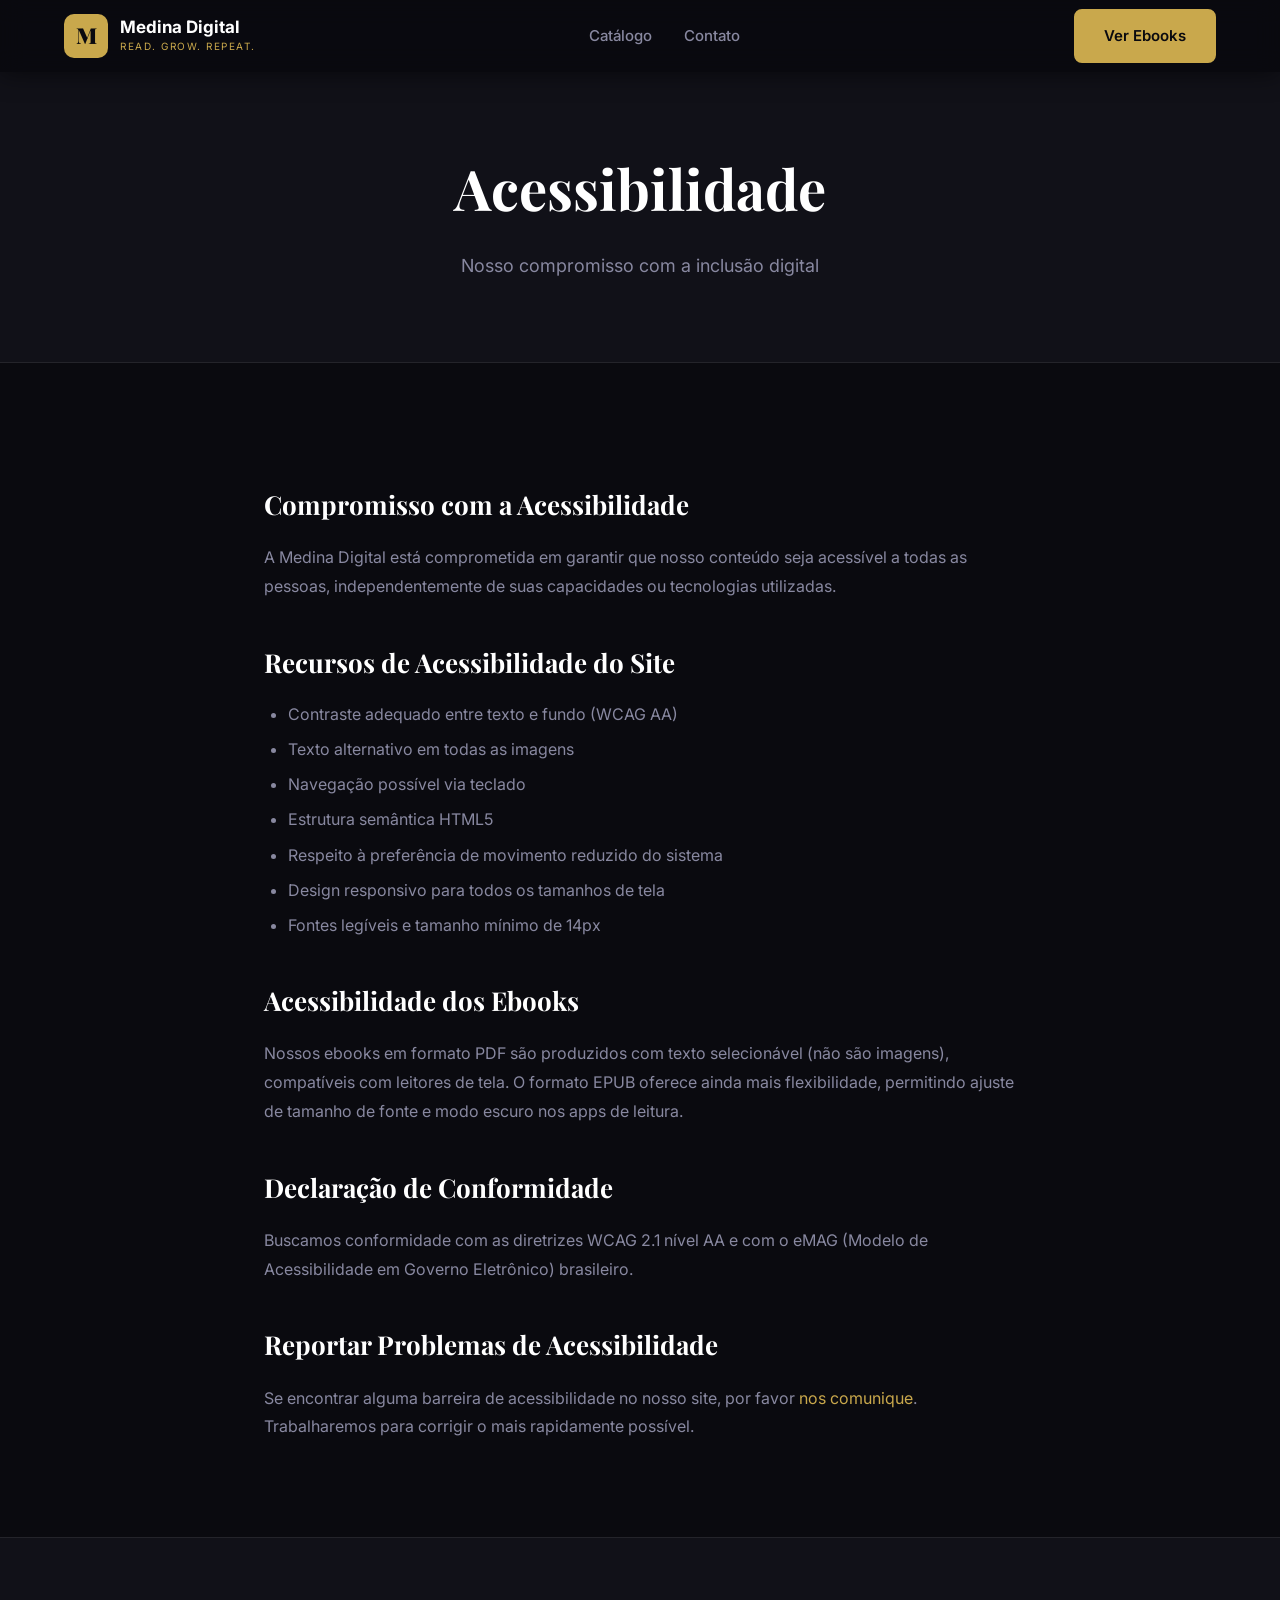
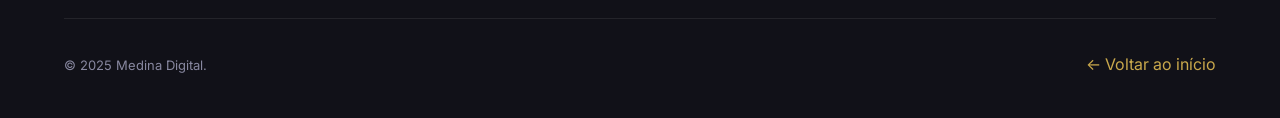
==== pages/acessibilidade.html @ b393a4ae "feat: primeira versão - 3 produtos reais, Web3Forms, ajustes institucionais" ====
<!DOCTYPE html>
<html lang="pt-BR">
<head>
  <meta charset="UTF-8"><meta name="viewport" content="width=device-width, initial-scale=1.0">
  <title>Acessibilidade — Medina Digital</title>
  <link rel="stylesheet" href="../css/style.css">
  <link href="https://fonts.googleapis.com/css2?family=Playfair+Display:wght@700;900&family=Inter:wght@300;400;500;600&display=swap" rel="stylesheet">
</head>
<body>
<header class="header scrolled"><nav class="nav container"><a href="../index.html" class="logo"><span class="logo-icon">M</span><div><span class="logo-name">Medina Digital</span><span class="logo-tagline">Read. Grow. Repeat.</span></div></a><ul class="nav-links"><li><a href="../index.html#catalogo">Catálogo</a></li><li><a href="contato.html">Contato</a></li></ul><div class="nav-actions"><a href="../index.html#catalogo" class="btn-primary">Ver Ebooks</a></div></nav></header>
<section class="page-hero"><div class="container"><h1>Acessibilidade</h1><p>Nosso compromisso com a inclusão digital</p></div></section>
<div class="page-content">
  <h2>Compromisso com a Acessibilidade</h2>
  <p>A Medina Digital está comprometida em garantir que nosso conteúdo seja acessível a todas as pessoas, independentemente de suas capacidades ou tecnologias utilizadas.</p>
  <h2>Recursos de Acessibilidade do Site</h2>
  <ul>
    <li>Contraste adequado entre texto e fundo (WCAG AA)</li>
    <li>Texto alternativo em todas as imagens</li>
    <li>Navegação possível via teclado</li>
    <li>Estrutura semântica HTML5</li>
    <li>Respeito à preferência de movimento reduzido do sistema</li>
    <li>Design responsivo para todos os tamanhos de tela</li>
    <li>Fontes legíveis e tamanho mínimo de 14px</li>
  </ul>
  <h2>Acessibilidade dos Ebooks</h2>
  <p>Nossos ebooks em formato PDF são produzidos com texto selecionável (não são imagens), compatíveis com leitores de tela. O formato EPUB oferece ainda mais flexibilidade, permitindo ajuste de tamanho de fonte e modo escuro nos apps de leitura.</p>
  <h2>Declaração de Conformidade</h2>
  <p>Buscamos conformidade com as diretrizes WCAG 2.1 nível AA e com o eMAG (Modelo de Acessibilidade em Governo Eletrônico) brasileiro.</p>
  <h2>Reportar Problemas de Acessibilidade</h2>
  <p>Se encontrar alguma barreira de acessibilidade no nosso site, por favor <a href="contato.html">nos comunique</a>. Trabalharemos para corrigir o mais rapidamente possível.</p>
</div>
<footer class="footer"><div class="container"><div class="footer-bottom"><p>© 2025 Medina Digital.</p><a href="../index.html" style="color:var(--color-gold)">← Voltar ao início</a></div></div></footer>
</body>
</html>
---- css/style.css ----
/* =============================================
   MEDINA DIGITAL — CSS COMPLETO
   Para editar: procure os comentários /* EDITAR
   ============================================= */

/* EDITAR: Cores principais da marca */
:root {
  --color-bg: #0a0a0f;
  --color-bg2: #111118;
  --color-bg3: #16161f;
  --color-surface: #1c1c28;
  --color-border: rgba(255,255,255,0.08);
  --color-gold: #c9a84c;
  --color-gold-light: #e4c76b;
  --color-white: #ffffff;
  --color-text: #e8e8f0;
  --color-text-muted: #8888a0;
  --color-primary: #c9a84c;
  --color-primary-hover: #e4c76b;
  --color-danger: #ef4444;
  --color-success: #22c55e;
  --font-display: 'Playfair Display', Georgia, serif;
  --font-body: 'Inter', system-ui, sans-serif;
  --radius: 12px;
  --radius-sm: 8px;
  --radius-lg: 20px;
  --transition: 0.3s ease;
  --shadow: 0 4px 24px rgba(0,0,0,0.4);
  --shadow-lg: 0 8px 48px rgba(0,0,0,0.6);
  --max-width: 1200px;
}

*, *::before, *::after { box-sizing: border-box; margin: 0; padding: 0; }

html { scroll-behavior: smooth; }

body {
  background: var(--color-bg);
  color: var(--color-text);
  font-family: var(--font-body);
  font-size: 16px;
  line-height: 1.7;
  overflow-x: hidden;
}

img { max-width: 100%; display: block; }
a { text-decoration: none; color: inherit; transition: var(--transition); }
button { cursor: pointer; font-family: var(--font-body); border: none; background: none; }
input, textarea, select { font-family: var(--font-body); }

.container {
  max-width: var(--max-width);
  margin: 0 auto;
  padding: 0 24px;
}

/* =============================================
   BOTÕES
   ============================================= */
.btn-primary {
  background: var(--color-gold);
  color: #0a0a0f;
  padding: 12px 28px;
  border-radius: var(--radius-sm);
  font-weight: 600;
  font-size: 15px;
  display: inline-block;
  transition: var(--transition);
  border: 2px solid var(--color-gold);
}
.btn-primary:hover { background: var(--color-gold-light); border-color: var(--color-gold-light); transform: translateY(-2px); }
.btn-primary.btn-lg { padding: 16px 40px; font-size: 17px; border-radius: var(--radius); }

.btn-ghost {
  background: transparent;
  color: var(--color-white);
  padding: 12px 28px;
  border-radius: var(--radius-sm);
  font-weight: 500;
  border: 2px solid rgba(255,255,255,0.3);
  display: inline-block;
  transition: var(--transition);
}
.btn-ghost:hover { border-color: var(--color-gold); color: var(--color-gold); }
.btn-ghost.btn-lg { padding: 16px 40px; font-size: 17px; border-radius: var(--radius); }

.btn-outline {
  background: transparent;
  color: var(--color-gold);
  padding: 14px 40px;
  border-radius: var(--radius);
  font-weight: 600;
  border: 2px solid var(--color-gold);
  transition: var(--transition);
}
.btn-outline:hover { background: var(--color-gold); color: #0a0a0f; }

/* =============================================
   HEADER / NAV
   ============================================= */
.header {
  position: fixed;
  top: 0; left: 0; right: 0;
  z-index: 1000;
  background: transparent;
  transition: background var(--transition), box-shadow var(--transition);
  padding: 0;
}
.header.scrolled {
  background: rgba(10,10,15,0.96);
  backdrop-filter: blur(12px);
  box-shadow: 0 2px 24px rgba(0,0,0,0.5);
}
.nav {
  display: flex;
  align-items: center;
  justify-content: space-between;
  height: 72px;
  gap: 32px;
}
.logo {
  display: flex;
  align-items: center;
  gap: 12px;
  flex-shrink: 0;
}
.logo-icon {
  width: 44px; height: 44px;
  background: var(--color-gold);
  color: #0a0a0f;
  border-radius: 10px;
  display: flex; align-items: center; justify-content: center;
  font-family: var(--font-display);
  font-size: 22px;
  font-weight: 900;
}
.logo-name { display: block; font-weight: 700; font-size: 17px; color: var(--color-white); line-height: 1.2; }
.logo-tagline { display: block; font-size: 10px; color: var(--color-gold); letter-spacing: 1.5px; text-transform: uppercase; }

.nav-links {
  display: flex;
  list-style: none;
  gap: 32px;
}
.nav-links a {
  font-size: 15px;
  color: var(--color-text-muted);
  font-weight: 500;
}
.nav-links a:hover { color: var(--color-white); }

.nav-actions { display: flex; align-items: center; gap: 16px; }
.menu-toggle { display: none; color: white; font-size: 22px; background: none; }

.mobile-menu {
  display: none;
  flex-direction: column;
  background: rgba(10,10,15,0.98);
  padding: 24px;
  gap: 16px;
  border-top: 1px solid var(--color-border);
}
.mobile-menu.open { display: flex; }
.mobile-menu a { font-size: 18px; color: var(--color-text); padding: 8px 0; border-bottom: 1px solid var(--color-border); }

/* =============================================
   HERO
   ============================================= */
.hero {
  position: relative;
  min-height: 100vh;
  display: flex;
  align-items: center;
  overflow: hidden;
}
.hero-bg {
  position: absolute;
  inset: 0;
}
.hero-img {
  width: 100%; height: 100%;
  object-fit: cover;
  object-position: center top;
}
.hero-overlay {
  position: absolute;
  inset: 0;
  background: linear-gradient(135deg, rgba(10,10,15,0.92) 0%, rgba(10,10,15,0.7) 60%, rgba(10,10,15,0.4) 100%);
}
.hero-content {
  position: relative;
  z-index: 2;
  padding-top: 100px;
  max-width: 720px;
}
.hero-eyebrow {
  font-size: 13px;
  letter-spacing: 3px;
  text-transform: uppercase;
  color: var(--color-gold);
  font-weight: 600;
  margin-bottom: 20px;
}
.hero-title {
  font-family: var(--font-display);
  font-size: clamp(42px, 6vw, 78px);
  font-weight: 900;
  line-height: 1.1;
  color: var(--color-white);
  margin-bottom: 24px;
}
.hero-accent { color: var(--color-gold); }
.hero-subtitle {
  font-size: 19px;
  color: var(--color-text-muted);
  margin-bottom: 40px;
  max-width: 560px;
  line-height: 1.7;
}
.hero-actions { display: flex; gap: 16px; flex-wrap: wrap; margin-bottom: 60px; }

.hero-stats { display: flex; align-items: center; gap: 32px; }
.stat { text-align: center; }
.stat-num { display: block; font-family: var(--font-display); font-size: 32px; font-weight: 700; color: var(--color-gold); }
.stat-label { font-size: 12px; color: var(--color-text-muted); text-transform: uppercase; letter-spacing: 1px; }
.stat-divider { width: 1px; height: 40px; background: var(--color-border); }

.hero-scroll {
  position: absolute;
  bottom: 40px;
  left: 50%;
  transform: translateX(-50%);
  text-align: center;
  color: var(--color-text-muted);
  font-size: 12px;
  letter-spacing: 2px;
  text-transform: uppercase;
  z-index: 2;
}
.scroll-arrow { font-size: 20px; margin-top: 8px; animation: bounce 2s infinite; }
@keyframes bounce { 0%,100%{transform:translateY(0)} 50%{transform:translateY(8px)} }

/* =============================================
   SEÇÕES
   ============================================= */
.section { padding: 100px 0; }
.section-dark { background: var(--color-bg2); }

.section-header { text-align: center; margin-bottom: 60px; }
.section-eyebrow {
  font-size: 12px;
  letter-spacing: 3px;
  text-transform: uppercase;
  color: var(--color-gold);
  font-weight: 600;
  margin-bottom: 12px;
}
.section-title {
  font-family: var(--font-display);
  font-size: clamp(28px, 4vw, 44px);
  font-weight: 700;
  color: var(--color-white);
}

/* =============================================
   CATEGORIAS
   ============================================= */
.categories-grid {
  display: grid;
  grid-template-columns: repeat(auto-fill, minmax(180px, 1fr));
  gap: 16px;
}
.category-card {
  background: var(--color-surface);
  border: 1px solid var(--color-border);
  border-radius: var(--radius);
  padding: 28px 20px;
  text-align: center;
  cursor: pointer;
  transition: var(--transition);
}
.category-card:hover { border-color: var(--color-gold); transform: translateY(-4px); background: var(--color-bg3); }
.category-card.active { border-color: var(--color-gold); background: rgba(201,168,76,0.1); }
.category-icon { font-size: 36px; margin-bottom: 12px; }
.category-name { font-weight: 600; color: var(--color-white); font-size: 14px; }
.category-count { font-size: 12px; color: var(--color-text-muted); margin-top: 4px; }

/* =============================================
   FILTROS
   ============================================= */
.filters {
  display: flex;
  gap: 10px;
  flex-wrap: wrap;
  margin-bottom: 40px;
  justify-content: center;
}
.filter-btn {
  padding: 8px 20px;
  border-radius: 100px;
  font-size: 14px;
  font-weight: 500;
  color: var(--color-text-muted);
  border: 1px solid var(--color-border);
  background: transparent;
  transition: var(--transition);
}
.filter-btn:hover, .filter-btn.active {
  background: var(--color-gold);
  color: #0a0a0f;
  border-color: var(--color-gold);
}

/* =============================================
   PRODUTOS
   ============================================= */
.products-grid {
  display: grid;
  grid-template-columns: repeat(auto-fill, minmax(280px, 1fr));
  gap: 28px;
  margin-bottom: 48px;
}
.product-card {
  background: var(--color-surface);
  border: 1px solid var(--color-border);
  border-radius: var(--radius-lg);
  overflow: hidden;
  transition: var(--transition);
  position: relative;
}
.product-card:hover { transform: translateY(-6px); box-shadow: var(--shadow-lg); border-color: rgba(201,168,76,0.3); }

.product-badge {
  position: absolute;
  top: 16px; left: 16px;
  background: var(--color-gold);
  color: #0a0a0f;
  font-size: 11px;
  font-weight: 700;
  padding: 4px 10px;
  border-radius: 100px;
  text-transform: uppercase;
  letter-spacing: 0.5px;
  z-index: 2;
}
.product-badge.badge-new { background: var(--color-success); color: white; }
.product-badge.badge-sale { background: var(--color-danger); color: white; }

.product-cover {
  position: relative;
  height: 220px;
  overflow: hidden;
}
.product-cover img { width: 100%; height: 100%; object-fit: cover; transition: transform 0.5s ease; }
.product-card:hover .product-cover img { transform: scale(1.05); }

/* Ebook 3D mockup para quando não há imagem */
.ebook-mockup {
  width: 100%; height: 220px;
  display: flex;
  align-items: center;
  justify-content: center;
  font-size: 80px;
}

.product-info { padding: 20px; }
.product-category {
  font-size: 11px;
  text-transform: uppercase;
  letter-spacing: 2px;
  color: var(--color-gold);
  font-weight: 600;
  margin-bottom: 8px;
}
.product-title {
  font-family: var(--font-display);
  font-size: 18px;
  font-weight: 700;
  color: var(--color-white);
  margin-bottom: 8px;
  line-height: 1.3;
}
.product-desc {
  font-size: 13px;
  color: var(--color-text-muted);
  margin-bottom: 16px;
  line-height: 1.6;
  display: -webkit-box;
  -webkit-line-clamp: 2;
  -webkit-box-orient: vertical;
  overflow: hidden;
}
.product-meta { display: flex; align-items: center; justify-content: space-between; }
.product-price { display: flex; flex-direction: column; }
.price-original { font-size: 12px; color: var(--color-text-muted); text-decoration: line-through; }
.price-current { font-size: 22px; font-weight: 700; color: var(--color-gold); font-family: var(--font-display); }
.product-rating { display: flex; align-items: center; gap: 4px; font-size: 13px; color: var(--color-gold); }

.product-actions {
  padding: 0 20px 20px;
  display: flex;
  gap: 10px;
}
.product-actions .btn-primary { flex: 1; text-align: center; padding: 12px; font-size: 14px; }
.btn-detail {
  padding: 12px 16px;
  border: 1px solid var(--color-border);
  border-radius: var(--radius-sm);
  color: var(--color-text-muted);
  font-size: 14px;
  transition: var(--transition);
  background: transparent;
}
.btn-detail:hover { border-color: var(--color-gold); color: var(--color-gold); }

.load-more-wrap { text-align: center; }

/* =============================================
   DEPOIMENTOS
   ============================================= */
.testimonials-grid {
  display: grid;
  grid-template-columns: repeat(auto-fill, minmax(300px, 1fr));
  gap: 24px;
}
.testimonial-card {
  background: var(--color-surface);
  border: 1px solid var(--color-border);
  border-radius: var(--radius-lg);
  padding: 32px;
  transition: var(--transition);
}
.testimonial-card:hover { border-color: rgba(201,168,76,0.3); transform: translateY(-4px); }
.testimonial-featured {
  border-color: rgba(201,168,76,0.4);
  background: rgba(201,168,76,0.05);
}
.stars { color: var(--color-gold); font-size: 18px; margin-bottom: 16px; }
.testimonial-card p { color: var(--color-text-muted); font-style: italic; margin-bottom: 24px; line-height: 1.7; }
.testimonial-author { display: flex; align-items: center; gap: 12px; }
.testimonial-author img { width: 48px; height: 48px; border-radius: 50%; object-fit: cover; border: 2px solid var(--color-gold); }
.testimonial-author strong { display: block; color: var(--color-white); font-size: 15px; }
.testimonial-author span { font-size: 12px; color: var(--color-text-muted); }

/* =============================================
   CTA BANNER
   ============================================= */
.cta-banner {
  background: linear-gradient(135deg, var(--color-bg3) 0%, rgba(201,168,76,0.1) 100%);
  border-top: 1px solid rgba(201,168,76,0.2);
  border-bottom: 1px solid rgba(201,168,76,0.2);
  padding: 80px 0;
  text-align: center;
}
.cta-banner h2 {
  font-family: var(--font-display);
  font-size: clamp(28px, 4vw, 44px);
  color: var(--color-white);
  margin-bottom: 16px;
}
.cta-banner p { color: var(--color-text-muted); font-size: 18px; margin-bottom: 40px; }

/* =============================================
   NEWSLETTER
   ============================================= */
.newsletter-section { background: var(--color-bg); }
.newsletter-box {
  background: var(--color-surface);
  border: 1px solid var(--color-border);
  border-radius: var(--radius-lg);
  padding: 48px;
  display: flex;
  align-items: center;
  justify-content: space-between;
  gap: 40px;
  flex-wrap: wrap;
}
.newsletter-text h3 {
  font-family: var(--font-display);
  font-size: 26px;
  color: var(--color-white);
  margin-bottom: 8px;
}
.newsletter-text p { color: var(--color-text-muted); }
.newsletter-form { display: flex; gap: 12px; flex: 1; min-width: 280px; }
.newsletter-form input {
  flex: 1;
  padding: 14px 20px;
  background: var(--color-bg);
  border: 1px solid var(--color-border);
  border-radius: var(--radius-sm);
  color: var(--color-white);
  font-size: 15px;
  outline: none;
  transition: var(--transition);
}
.newsletter-form input:focus { border-color: var(--color-gold); }
.newsletter-form input::placeholder { color: var(--color-text-muted); }

/* =============================================
   FOOTER
   ============================================= */
.footer {
  background: var(--color-bg2);
  border-top: 1px solid var(--color-border);
  padding: 80px 0 40px;
}
.footer-grid {
  display: grid;
  grid-template-columns: 2fr 1fr 1fr 1fr;
  gap: 48px;
  margin-bottom: 60px;
}
.footer-brand .logo { margin-bottom: 16px; }
.footer-brand p { color: var(--color-text-muted); font-size: 14px; line-height: 1.7; margin-bottom: 24px; }
.social-links { display: flex; gap: 12px; }
.social-links a {
  width: 40px; height: 40px;
  background: var(--color-surface);
  border: 1px solid var(--color-border);
  border-radius: 10px;
  display: flex; align-items: center; justify-content: center;
  font-size: 18px;
  transition: var(--transition);
}
.social-links a:hover { border-color: var(--color-gold); background: rgba(201,168,76,0.1); }

.footer-col h4 {
  font-size: 14px;
  font-weight: 700;
  color: var(--color-white);
  text-transform: uppercase;
  letter-spacing: 1px;
  margin-bottom: 20px;
}
.footer-col a {
  display: block;
  color: var(--color-text-muted);
  font-size: 14px;
  margin-bottom: 10px;
  transition: var(--transition);
}
.footer-col a:hover { color: var(--color-gold); padding-left: 4px; }

.footer-bottom {
  border-top: 1px solid var(--color-border);
  padding-top: 32px;
  display: flex;
  justify-content: space-between;
  align-items: center;
  flex-wrap: wrap;
  gap: 16px;
}
.footer-bottom p { font-size: 13px; color: var(--color-text-muted); }

/* =============================================
   COOKIE BANNER
   ============================================= */
.cookie-banner {
  position: fixed;
  bottom: 0; left: 0; right: 0;
  background: var(--color-surface);
  border-top: 1px solid rgba(201,168,76,0.3);
  padding: 20px 24px;
  z-index: 9999;
  display: none;
  backdrop-filter: blur(10px);
}
.cookie-banner.show { display: block; }
.cookie-content {
  max-width: var(--max-width);
  margin: 0 auto;
  display: flex;
  align-items: center;
  justify-content: space-between;
  gap: 24px;
  flex-wrap: wrap;
}
.cookie-content span { font-size: 14px; color: var(--color-text-muted); }
.cookie-content a { color: var(--color-gold); }
.cookie-buttons { display: flex; gap: 10px; }
.btn-cookie-accept { background: var(--color-gold); color: #0a0a0f; padding: 10px 24px; border-radius: var(--radius-sm); font-weight: 600; font-size: 14px; }
.btn-cookie-reject { background: transparent; color: var(--color-text-muted); padding: 10px 24px; border-radius: var(--radius-sm); font-size: 14px; border: 1px solid var(--color-border); }

/* =============================================
   EXIT POPUP
   ============================================= */
.popup-overlay {
  position: fixed;
  inset: 0;
  background: rgba(0,0,0,0.8);
  z-index: 10000;
  display: none;
  align-items: center;
  justify-content: center;
  backdrop-filter: blur(4px);
}
.popup-overlay.show { display: flex; }
.popup {
  background: var(--color-surface);
  border: 1px solid rgba(201,168,76,0.3);
  border-radius: var(--radius-lg);
  max-width: 440px;
  width: 90%;
  padding: 40px;
  text-align: center;
  position: relative;
  animation: popIn 0.4s ease;
}
@keyframes popIn { from{transform:scale(0.8);opacity:0} to{transform:scale(1);opacity:1} }
.popup-close {
  position: absolute;
  top: 16px; right: 20px;
  color: var(--color-text-muted);
  font-size: 20px;
  background: none;
  border: none;
  cursor: pointer;
}
.popup-img { margin-bottom: 20px; border-radius: var(--radius); overflow: hidden; }
.popup-img img { width: 100%; height: 150px; object-fit: cover; }
.popup h3 { font-family: var(--font-display); font-size: 24px; color: var(--color-white); margin-bottom: 12px; }
.popup p { color: var(--color-text-muted); margin-bottom: 20px; font-size: 15px; }
.coupon-box {
  background: rgba(201,168,76,0.1);
  border: 2px dashed var(--color-gold);
  border-radius: var(--radius-sm);
  padding: 16px;
  font-size: 24px;
  font-weight: 700;
  color: var(--color-gold);
  letter-spacing: 4px;
  margin-bottom: 24px;
}
.popup .btn-primary { width: 100%; text-align: center; margin-bottom: 12px; }
.popup-skip { background: none; border: none; color: var(--color-text-muted); font-size: 13px; cursor: pointer; text-decoration: underline; }

/* =============================================
   PÁGINA INTERNA (pages/)
   ============================================= */
.page-hero {
  padding: 140px 0 80px;
  background: var(--color-bg2);
  border-bottom: 1px solid var(--color-border);
  text-align: center;
}
.page-hero h1 {
  font-family: var(--font-display);
  font-size: clamp(32px, 5vw, 56px);
  color: var(--color-white);
  margin-bottom: 16px;
}
.page-hero p { color: var(--color-text-muted); font-size: 18px; }

.page-content {
  max-width: 800px;
  margin: 0 auto;
  padding: 80px 24px;
}
.page-content h2 {
  font-family: var(--font-display);
  font-size: 26px;
  color: var(--color-white);
  margin: 40px 0 16px;
}
.page-content p {
  color: var(--color-text-muted);
  margin-bottom: 16px;
  line-height: 1.8;
}
.page-content ul {
  color: var(--color-text-muted);
  padding-left: 24px;
  margin-bottom: 16px;
}
.page-content ul li { margin-bottom: 8px; line-height: 1.7; }
.page-content a { color: var(--color-gold); }

/* =============================================
   CONTATO
   ============================================= */
.contact-grid {
  display: grid;
  grid-template-columns: 1fr 1fr;
  gap: 60px;
  align-items: start;
}
.contact-info h2 { font-family: var(--font-display); font-size: 32px; color: var(--color-white); margin-bottom: 20px; }
.contact-info p { color: var(--color-text-muted); margin-bottom: 32px; }
.contact-item { display: flex; align-items: flex-start; gap: 16px; margin-bottom: 24px; }
.contact-icon {
  width: 48px; height: 48px;
  background: rgba(201,168,76,0.1);
  border: 1px solid rgba(201,168,76,0.3);
  border-radius: var(--radius-sm);
  display: flex; align-items: center; justify-content: center;
  font-size: 22px;
  flex-shrink: 0;
}
.contact-item strong { display: block; color: var(--color-white); margin-bottom: 4px; }
.contact-item span { color: var(--color-text-muted); font-size: 14px; }

.contact-form { background: var(--color-surface); border: 1px solid var(--color-border); border-radius: var(--radius-lg); padding: 40px; }
.form-group { margin-bottom: 20px; }
.form-group label { display: block; font-size: 14px; font-weight: 500; color: var(--color-text); margin-bottom: 8px; }
.form-group input,
.form-group select,
.form-group textarea {
  width: 100%;
  padding: 14px 16px;
  background: var(--color-bg);
  border: 1px solid var(--color-border);
  border-radius: var(--radius-sm);
  color: var(--color-white);
  font-size: 15px;
  outline: none;
  transition: var(--transition);
}
.form-group input:focus,
.form-group select:focus,
.form-group textarea:focus { border-color: var(--color-gold); }
.form-group textarea { resize: vertical; min-height: 140px; }
.form-group select option { background: var(--color-bg2); }

/* =============================================
   PRODUTO INDIVIDUAL (produto.html)
   ============================================= */
.product-detail {
  display: grid;
  grid-template-columns: 1fr 1fr;
  gap: 60px;
  padding: 120px 0 80px;
  align-items: start;
}
.product-detail-cover {
  position: sticky;
  top: 100px;
  border-radius: var(--radius-lg);
  overflow: hidden;
  aspect-ratio: 3/4;
}
.product-detail-cover img { width: 100%; height: 100%; object-fit: cover; }
.product-detail-info .product-category { font-size: 13px; margin-bottom: 12px; }
.product-detail-info .product-title { font-family: var(--font-display); font-size: 36px; margin-bottom: 16px; }
.product-detail-info .price-current { font-size: 36px; }
.product-detail-info .product-desc { font-size: 16px; margin-bottom: 28px; }
.product-features { list-style: none; margin-bottom: 32px; }
.product-features li { display: flex; align-items: center; gap: 10px; color: var(--color-text-muted); margin-bottom: 12px; }
.product-features li::before { content: "✓"; color: var(--color-gold); font-weight: 700; }
.buy-box { background: var(--color-surface); border: 1px solid rgba(201,168,76,0.2); border-radius: var(--radius-lg); padding: 28px; }
.buy-box .btn-primary { width: 100%; text-align: center; padding: 18px; font-size: 18px; margin-bottom: 12px; }
.guarantee-badge { display: flex; align-items: center; gap: 10px; background: rgba(34,197,94,0.08); border: 1px solid rgba(34,197,94,0.2); border-radius: var(--radius-sm); padding: 12px 16px; margin-top: 16px; }
.guarantee-badge span { font-size: 13px; color: var(--color-text-muted); }

/* =============================================
   ADMIN
   ============================================= */
.admin-layout { display: flex; min-height: 100vh; }
.admin-sidebar {
  width: 260px;
  background: var(--color-bg2);
  border-right: 1px solid var(--color-border);
  padding: 32px 0;
  position: fixed;
  top: 0; bottom: 0;
  overflow-y: auto;
  z-index: 100;
}
.admin-logo { padding: 0 24px 32px; border-bottom: 1px solid var(--color-border); margin-bottom: 24px; }
.admin-nav a {
  display: flex;
  align-items: center;
  gap: 12px;
  padding: 12px 24px;
  color: var(--color-text-muted);
  font-size: 15px;
  font-weight: 500;
  transition: var(--transition);
  border-left: 3px solid transparent;
}
.admin-nav a:hover, .admin-nav a.active {
  color: var(--color-white);
  background: rgba(201,168,76,0.08);
  border-left-color: var(--color-gold);
}
.admin-nav a span { font-size: 18px; }

.admin-main {
  flex: 1;
  margin-left: 260px;
  padding: 40px;
  background: var(--color-bg);
  min-height: 100vh;
}
.admin-topbar {
  display: flex;
  justify-content: space-between;
  align-items: center;
  margin-bottom: 40px;
  padding-bottom: 24px;
  border-bottom: 1px solid var(--color-border);
}
.admin-topbar h1 { font-family: var(--font-display); font-size: 28px; color: var(--color-white); }

.stats-cards {
  display: grid;
  grid-template-columns: repeat(4, 1fr);
  gap: 20px;
  margin-bottom: 40px;
}
.stat-card {
  background: var(--color-surface);
  border: 1px solid var(--color-border);
  border-radius: var(--radius-lg);
  padding: 24px;
}
.stat-card-label { font-size: 13px; color: var(--color-text-muted); text-transform: uppercase; letter-spacing: 1px; margin-bottom: 8px; }
.stat-card-value { font-family: var(--font-display); font-size: 32px; font-weight: 700; color: var(--color-white); margin-bottom: 4px; }
.stat-card-change { font-size: 13px; color: var(--color-success); }
.stat-card-change.down { color: var(--color-danger); }

.admin-card {
  background: var(--color-surface);
  border: 1px solid var(--color-border);
  border-radius: var(--radius-lg);
  padding: 32px;
  margin-bottom: 28px;
}
.admin-card-header {
  display: flex;
  justify-content: space-between;
  align-items: center;
  margin-bottom: 24px;
}
.admin-card-header h2 { font-size: 18px; font-weight: 600; color: var(--color-white); }

.admin-table { width: 100%; border-collapse: collapse; }
.admin-table th {
  text-align: left;
  font-size: 12px;
  text-transform: uppercase;
  letter-spacing: 1px;
  color: var(--color-text-muted);
  padding: 12px 16px;
  border-bottom: 1px solid var(--color-border);
}
.admin-table td {
  padding: 16px;
  border-bottom: 1px solid var(--color-border);
  color: var(--color-text);
  font-size: 14px;
}
.admin-table tr:last-child td { border-bottom: none; }
.admin-table tr:hover td { background: rgba(255,255,255,0.02); }

.badge {
  display: inline-block;
  padding: 4px 10px;
  border-radius: 100px;
  font-size: 12px;
  font-weight: 600;
}
.badge-active { background: rgba(34,197,94,0.15); color: var(--color-success); }
.badge-inactive { background: rgba(239,68,68,0.15); color: var(--color-danger); }
.badge-pending { background: rgba(201,168,76,0.15); color: var(--color-gold); }

.form-row { display: grid; grid-template-columns: 1fr 1fr; gap: 20px; }
.form-actions { display: flex; gap: 12px; margin-top: 28px; }

/* =============================================
   RESPONSIVO
   ============================================= */
@media (max-width: 768px) {
  .nav-links { display: none; }
  .menu-toggle { display: block; }
  .hero-content { padding-top: 80px; }
  .hero-stats { gap: 20px; }
  .stat-num { font-size: 24px; }
  .footer-grid { grid-template-columns: 1fr; gap: 32px; }
  .contact-grid { grid-template-columns: 1fr; }
  .product-detail { grid-template-columns: 1fr; }
  .product-detail-cover { position: static; }
  .stats-cards { grid-template-columns: 1fr 1fr; }
  .admin-sidebar { width: 220px; }
  .admin-main { margin-left: 220px; padding: 24px; }
  .form-row { grid-template-columns: 1fr; }
  .newsletter-box { flex-direction: column; }
  .newsletter-form { flex-direction: column; }
}

@media (max-width: 480px) {
  .admin-sidebar { display: none; }
  .admin-main { margin-left: 0; }
  .stats-cards { grid-template-columns: 1fr; }
  .hero-actions { flex-direction: column; }
}

@media (prefers-reduced-motion: reduce) {
  *, *::before, *::after { animation-duration: 0.01ms !important; transition-duration: 0.01ms !important; }
}
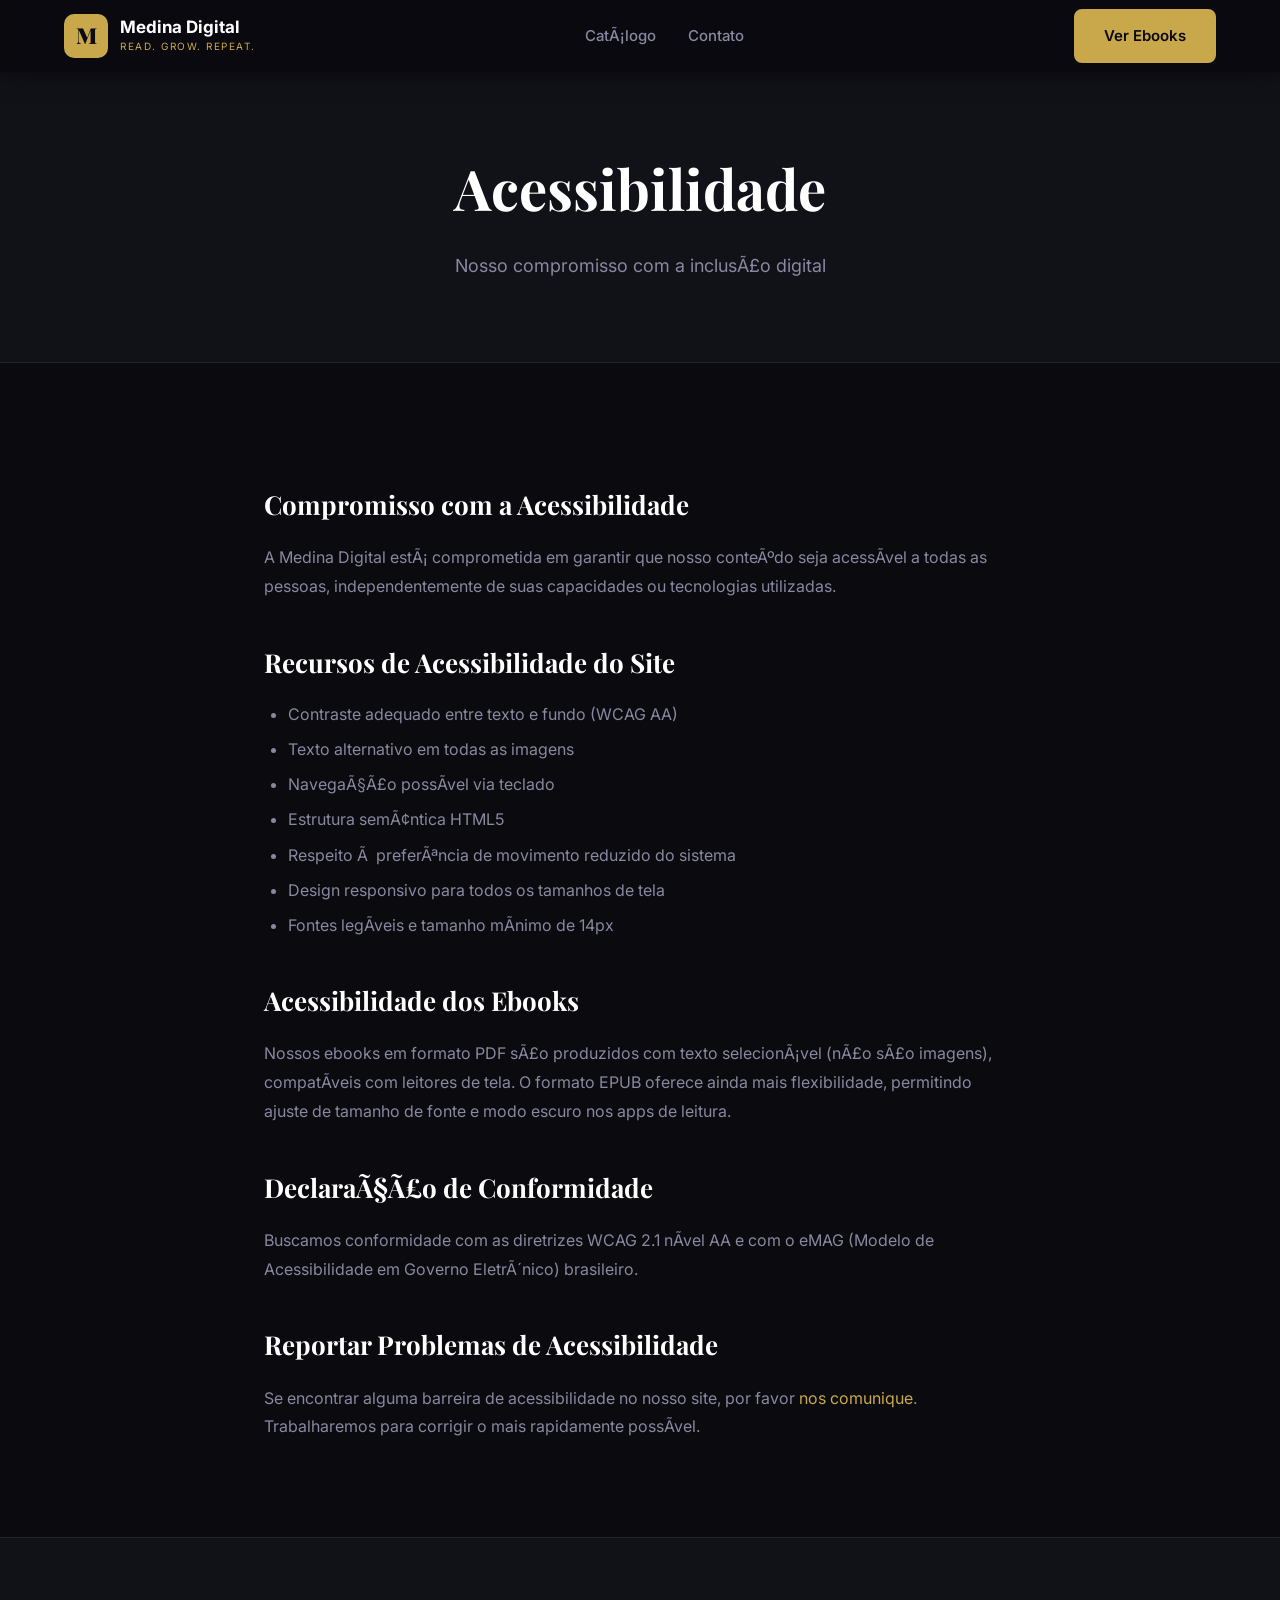
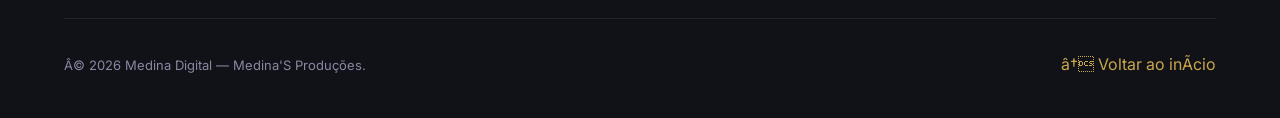
==== commit 14140295: "fix: remove emojis, atualiza Kiwify→InfinitePay, copyright 2026 em todas as páginas" ====
--- a/pages/acessibilidade.html
+++ b/pages/acessibilidade.html
@@ -1,34 +1,35 @@
-<!DOCTYPE html>
+﻿<!DOCTYPE html>
 <html lang="pt-BR">
 <head>
   <meta charset="UTF-8"><meta name="viewport" content="width=device-width, initial-scale=1.0">
-  <title>Acessibilidade — Medina Digital</title>
+  <title>Acessibilidade â€” Medina Digital</title>
   <link rel="stylesheet" href="../css/style.css">
   <link href="https://fonts.googleapis.com/css2?family=Playfair+Display:wght@700;900&family=Inter:wght@300;400;500;600&display=swap" rel="stylesheet">
 </head>
 <body>
-<header class="header scrolled"><nav class="nav container"><a href="../index.html" class="logo"><span class="logo-icon">M</span><div><span class="logo-name">Medina Digital</span><span class="logo-tagline">Read. Grow. Repeat.</span></div></a><ul class="nav-links"><li><a href="../index.html#catalogo">Catálogo</a></li><li><a href="contato.html">Contato</a></li></ul><div class="nav-actions"><a href="../index.html#catalogo" class="btn-primary">Ver Ebooks</a></div></nav></header>
-<section class="page-hero"><div class="container"><h1>Acessibilidade</h1><p>Nosso compromisso com a inclusão digital</p></div></section>
+<header class="header scrolled"><nav class="nav container"><a href="../index.html" class="logo"><span class="logo-icon">M</span><div><span class="logo-name">Medina Digital</span><span class="logo-tagline">Read. Grow. Repeat.</span></div></a><ul class="nav-links"><li><a href="../index.html#catalogo">CatÃ¡logo</a></li><li><a href="contato.html">Contato</a></li></ul><div class="nav-actions"><a href="../index.html#catalogo" class="btn-primary">Ver Ebooks</a></div></nav></header>
+<section class="page-hero"><div class="container"><h1>Acessibilidade</h1><p>Nosso compromisso com a inclusÃ£o digital</p></div></section>
 <div class="page-content">
   <h2>Compromisso com a Acessibilidade</h2>
-  <p>A Medina Digital está comprometida em garantir que nosso conteúdo seja acessível a todas as pessoas, independentemente de suas capacidades ou tecnologias utilizadas.</p>
+  <p>A Medina Digital estÃ¡ comprometida em garantir que nosso conteÃºdo seja acessÃ­vel a todas as pessoas, independentemente de suas capacidades ou tecnologias utilizadas.</p>
   <h2>Recursos de Acessibilidade do Site</h2>
   <ul>
     <li>Contraste adequado entre texto e fundo (WCAG AA)</li>
     <li>Texto alternativo em todas as imagens</li>
-    <li>Navegação possível via teclado</li>
-    <li>Estrutura semântica HTML5</li>
-    <li>Respeito à preferência de movimento reduzido do sistema</li>
+    <li>NavegaÃ§Ã£o possÃ­vel via teclado</li>
+    <li>Estrutura semÃ¢ntica HTML5</li>
+    <li>Respeito Ã  preferÃªncia de movimento reduzido do sistema</li>
     <li>Design responsivo para todos os tamanhos de tela</li>
-    <li>Fontes legíveis e tamanho mínimo de 14px</li>
+    <li>Fontes legÃ­veis e tamanho mÃ­nimo de 14px</li>
   </ul>
   <h2>Acessibilidade dos Ebooks</h2>
-  <p>Nossos ebooks em formato PDF são produzidos com texto selecionável (não são imagens), compatíveis com leitores de tela. O formato EPUB oferece ainda mais flexibilidade, permitindo ajuste de tamanho de fonte e modo escuro nos apps de leitura.</p>
-  <h2>Declaração de Conformidade</h2>
-  <p>Buscamos conformidade com as diretrizes WCAG 2.1 nível AA e com o eMAG (Modelo de Acessibilidade em Governo Eletrônico) brasileiro.</p>
+  <p>Nossos ebooks em formato PDF sÃ£o produzidos com texto selecionÃ¡vel (nÃ£o sÃ£o imagens), compatÃ­veis com leitores de tela. O formato EPUB oferece ainda mais flexibilidade, permitindo ajuste de tamanho de fonte e modo escuro nos apps de leitura.</p>
+  <h2>DeclaraÃ§Ã£o de Conformidade</h2>
+  <p>Buscamos conformidade com as diretrizes WCAG 2.1 nÃ­vel AA e com o eMAG (Modelo de Acessibilidade em Governo EletrÃ´nico) brasileiro.</p>
   <h2>Reportar Problemas de Acessibilidade</h2>
-  <p>Se encontrar alguma barreira de acessibilidade no nosso site, por favor <a href="contato.html">nos comunique</a>. Trabalharemos para corrigir o mais rapidamente possível.</p>
+  <p>Se encontrar alguma barreira de acessibilidade no nosso site, por favor <a href="contato.html">nos comunique</a>. Trabalharemos para corrigir o mais rapidamente possÃ­vel.</p>
 </div>
-<footer class="footer"><div class="container"><div class="footer-bottom"><p>© 2025 Medina Digital.</p><a href="../index.html" style="color:var(--color-gold)">← Voltar ao início</a></div></div></footer>
+<footer class="footer"><div class="container"><div class="footer-bottom"><p>Â© 2026 Medina Digital — Medina'S Produções.</p><a href="../index.html" style="color:var(--color-gold)">â† Voltar ao inÃ­cio</a></div></div></footer>
 </body>
 </html>
+
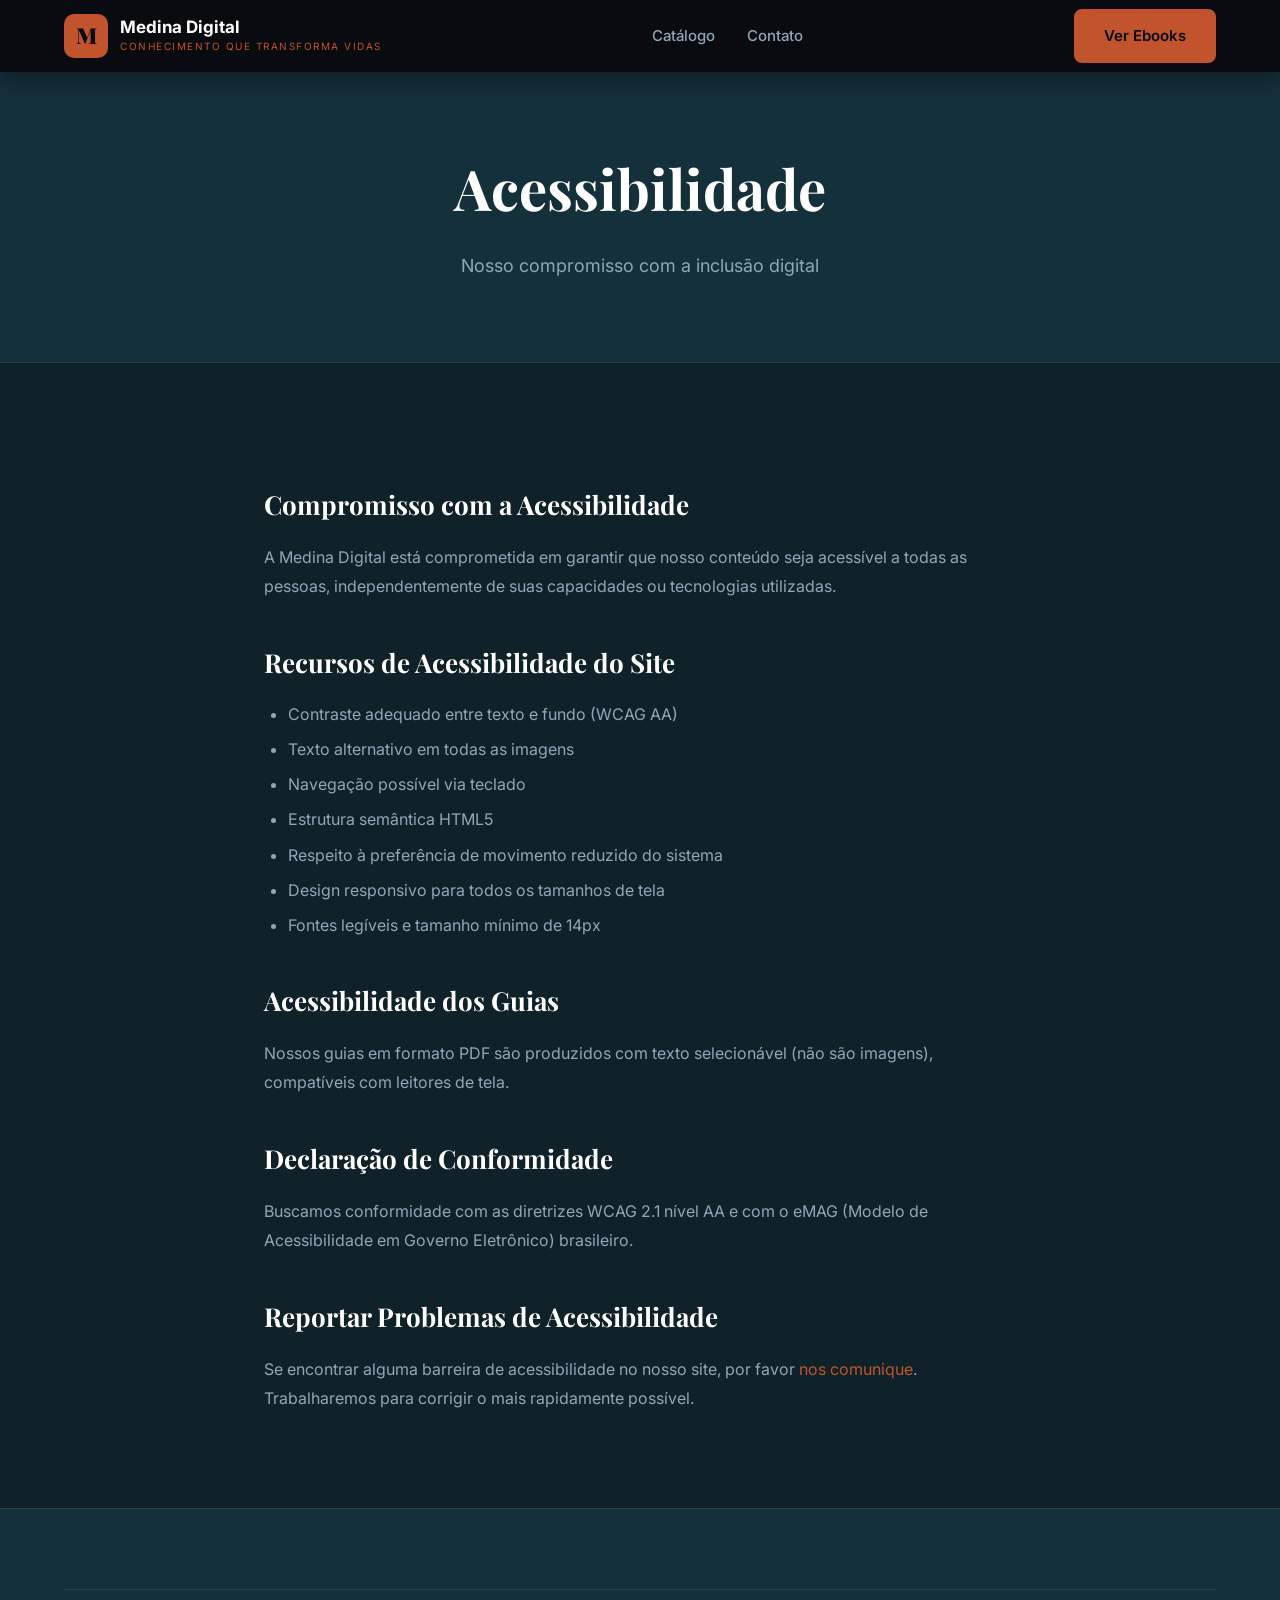
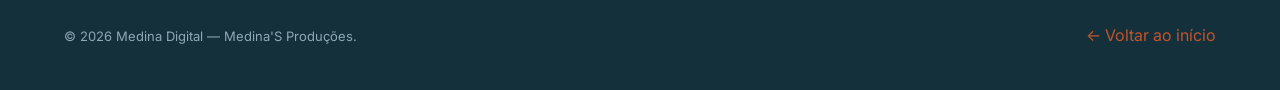
==== commit fe49dac1: "fix: reparos" ====
--- a/pages/acessibilidade.html
+++ b/pages/acessibilidade.html
@@ -1,35 +1,34 @@
-﻿<!DOCTYPE html>
+<!DOCTYPE html>
 <html lang="pt-BR">
 <head>
   <meta charset="UTF-8"><meta name="viewport" content="width=device-width, initial-scale=1.0">
-  <title>Acessibilidade â€” Medina Digital</title>
+  <title>Acessibilidade — Medina Digital</title>
   <link rel="stylesheet" href="../css/style.css">
   <link href="https://fonts.googleapis.com/css2?family=Playfair+Display:wght@700;900&family=Inter:wght@300;400;500;600&display=swap" rel="stylesheet">
 </head>
 <body>
-<header class="header scrolled"><nav class="nav container"><a href="../index.html" class="logo"><span class="logo-icon">M</span><div><span class="logo-name">Medina Digital</span><span class="logo-tagline">Read. Grow. Repeat.</span></div></a><ul class="nav-links"><li><a href="../index.html#catalogo">CatÃ¡logo</a></li><li><a href="contato.html">Contato</a></li></ul><div class="nav-actions"><a href="../index.html#catalogo" class="btn-primary">Ver Ebooks</a></div></nav></header>
-<section class="page-hero"><div class="container"><h1>Acessibilidade</h1><p>Nosso compromisso com a inclusÃ£o digital</p></div></section>
+<header class="header scrolled"><nav class="nav container"><a href="../index.html" class="logo"><span class="logo-icon">M</span><div><span class="logo-name">Medina Digital</span><span class="logo-tagline">Conhecimento que transforma vidas</span></div></a><ul class="nav-links"><li><a href="../index.html#catalogo">Catálogo</a></li><li><a href="contato.html">Contato</a></li></ul><div class="nav-actions"><a href="../index.html#catalogo" class="btn-primary">Ver Ebooks</a></div></nav></header>
+<section class="page-hero"><div class="container"><h1>Acessibilidade</h1><p>Nosso compromisso com a inclusão digital</p></div></section>
 <div class="page-content">
   <h2>Compromisso com a Acessibilidade</h2>
-  <p>A Medina Digital estÃ¡ comprometida em garantir que nosso conteÃºdo seja acessÃ­vel a todas as pessoas, independentemente de suas capacidades ou tecnologias utilizadas.</p>
+  <p>A Medina Digital está comprometida em garantir que nosso conteúdo seja acessível a todas as pessoas, independentemente de suas capacidades ou tecnologias utilizadas.</p>
   <h2>Recursos de Acessibilidade do Site</h2>
   <ul>
     <li>Contraste adequado entre texto e fundo (WCAG AA)</li>
     <li>Texto alternativo em todas as imagens</li>
-    <li>NavegaÃ§Ã£o possÃ­vel via teclado</li>
-    <li>Estrutura semÃ¢ntica HTML5</li>
-    <li>Respeito Ã  preferÃªncia de movimento reduzido do sistema</li>
+    <li>Navegação possível via teclado</li>
+    <li>Estrutura semântica HTML5</li>
+    <li>Respeito à preferência de movimento reduzido do sistema</li>
     <li>Design responsivo para todos os tamanhos de tela</li>
-    <li>Fontes legÃ­veis e tamanho mÃ­nimo de 14px</li>
+    <li>Fontes legíveis e tamanho mínimo de 14px</li>
   </ul>
-  <h2>Acessibilidade dos Ebooks</h2>
-  <p>Nossos ebooks em formato PDF sÃ£o produzidos com texto selecionÃ¡vel (nÃ£o sÃ£o imagens), compatÃ­veis com leitores de tela. O formato EPUB oferece ainda mais flexibilidade, permitindo ajuste de tamanho de fonte e modo escuro nos apps de leitura.</p>
-  <h2>DeclaraÃ§Ã£o de Conformidade</h2>
-  <p>Buscamos conformidade com as diretrizes WCAG 2.1 nÃ­vel AA e com o eMAG (Modelo de Acessibilidade em Governo EletrÃ´nico) brasileiro.</p>
+  <h2>Acessibilidade dos Guias</h2>
+  <p>Nossos guias em formato PDF são produzidos com texto selecionável (não são imagens), compatíveis com leitores de tela.</p>
+  <h2>Declaração de Conformidade</h2>
+  <p>Buscamos conformidade com as diretrizes WCAG 2.1 nível AA e com o eMAG (Modelo de Acessibilidade em Governo Eletrônico) brasileiro.</p>
   <h2>Reportar Problemas de Acessibilidade</h2>
-  <p>Se encontrar alguma barreira de acessibilidade no nosso site, por favor <a href="contato.html">nos comunique</a>. Trabalharemos para corrigir o mais rapidamente possÃ­vel.</p>
+  <p>Se encontrar alguma barreira de acessibilidade no nosso site, por favor <a href="contato.html">nos comunique</a>. Trabalharemos para corrigir o mais rapidamente possível.</p>
 </div>
-<footer class="footer"><div class="container"><div class="footer-bottom"><p>Â© 2026 Medina Digital — Medina'S Produções.</p><a href="../index.html" style="color:var(--color-gold)">â† Voltar ao inÃ­cio</a></div></div></footer>
+<footer class="footer"><div class="container"><div class="footer-bottom"><p>© 2026 Medina Digital — Medina'S Produções.</p><a href="../index.html" style="color:var(--color-gold)">← Voltar ao início</a></div></div></footer>
 </body>
 </html>
-
--- a/css/style.css
+++ b/css/style.css
@@ -1,22 +1,22 @@
-/* =============================================
-   MEDINA DIGITAL — CSS COMPLETO
-   Para editar: procure os comentários /* EDITAR
-   ============================================= */
-
-/* EDITAR: Cores principais da marca */
+﻿/* =============================================
+   MEDINA DIGITAL â€” CSS COMPLETO
+   Para editar: procure os comentÃ¡rios /* EDITAR
+   ============================================= */
+
+/* Cores da marca Medina'S ProduÃ§Ãµes */
 :root {
-  --color-bg: #0a0a0f;
-  --color-bg2: #111118;
-  --color-bg3: #16161f;
-  --color-surface: #1c1c28;
+  --color-bg: #0F2229;
+  --color-bg2: #14303A;
+  --color-bg3: #1A3B47;
+  --color-surface: #1C424F;
   --color-border: rgba(255,255,255,0.08);
-  --color-gold: #c9a84c;
-  --color-gold-light: #e4c76b;
+  --color-gold: #C2542D;
+  --color-gold-light: #D97347;
   --color-white: #ffffff;
-  --color-text: #e8e8f0;
-  --color-text-muted: #8888a0;
-  --color-primary: #c9a84c;
-  --color-primary-hover: #e4c76b;
+  --color-text: #E5EDF0;
+  --color-text-muted: #8FA8B8;
+  --color-primary: #C2542D;
+  --color-primary-hover: #D97347;
   --color-danger: #ef4444;
   --color-success: #22c55e;
   --font-display: 'Playfair Display', Georgia, serif;
@@ -55,7 +55,7 @@
 }
 
 /* =============================================
-   BOTÕES
+   BOTÃ•ES
    ============================================= */
 .btn-primary {
   background: var(--color-gold);
@@ -241,7 +241,7 @@
 @keyframes bounce { 0%,100%{transform:translateY(0)} 50%{transform:translateY(8px)} }
 
 /* =============================================
-   SEÇÕES
+   SEÃ‡Ã•ES
    ============================================= */
 .section { padding: 100px 0; }
 .section-dark { background: var(--color-bg2); }
@@ -280,7 +280,7 @@
   transition: var(--transition);
 }
 .category-card:hover { border-color: var(--color-gold); transform: translateY(-4px); background: var(--color-bg3); }
-.category-card.active { border-color: var(--color-gold); background: rgba(201,168,76,0.1); }
+.category-card.active { border-color: var(--color-gold); background: rgba(194,84,45,0.1); }
 .category-icon { font-size: 36px; margin-bottom: 12px; }
 .category-name { font-weight: 600; color: var(--color-white); font-size: 14px; }
 .category-count { font-size: 12px; color: var(--color-text-muted); margin-top: 4px; }
@@ -328,7 +328,7 @@
   transition: var(--transition);
   position: relative;
 }
-.product-card:hover { transform: translateY(-6px); box-shadow: var(--shadow-lg); border-color: rgba(201,168,76,0.3); }
+.product-card:hover { transform: translateY(-6px); box-shadow: var(--shadow-lg); border-color: rgba(194,84,45,0.3); }
 
 .product-badge {
   position: absolute;
@@ -354,7 +354,7 @@
 .product-cover img { width: 100%; height: 100%; object-fit: cover; transition: transform 0.5s ease; }
 .product-card:hover .product-cover img { transform: scale(1.05); }
 
-/* Ebook 3D mockup para quando não há imagem */
+/* Ebook 3D mockup para quando nÃ£o hÃ¡ imagem */
 .ebook-mockup {
   width: 100%; height: 220px;
   display: flex;
@@ -430,10 +430,10 @@
   padding: 32px;
   transition: var(--transition);
 }
-.testimonial-card:hover { border-color: rgba(201,168,76,0.3); transform: translateY(-4px); }
+.testimonial-card:hover { border-color: rgba(194,84,45,0.3); transform: translateY(-4px); }
 .testimonial-featured {
-  border-color: rgba(201,168,76,0.4);
-  background: rgba(201,168,76,0.05);
+  border-color: rgba(194,84,45,0.4);
+  background: rgba(194,84,45,0.05);
 }
 .stars { color: var(--color-gold); font-size: 18px; margin-bottom: 16px; }
 .testimonial-card p { color: var(--color-text-muted); font-style: italic; margin-bottom: 24px; line-height: 1.7; }
@@ -446,9 +446,9 @@
    CTA BANNER
    ============================================= */
 .cta-banner {
-  background: linear-gradient(135deg, var(--color-bg3) 0%, rgba(201,168,76,0.1) 100%);
-  border-top: 1px solid rgba(201,168,76,0.2);
-  border-bottom: 1px solid rgba(201,168,76,0.2);
+  background: linear-gradient(135deg, var(--color-bg3) 0%, rgba(194,84,45,0.1) 100%);
+  border-top: 1px solid rgba(194,84,45,0.2);
+  border-bottom: 1px solid rgba(194,84,45,0.2);
   padding: 80px 0;
   text-align: center;
 }
@@ -523,7 +523,7 @@
   font-size: 18px;
   transition: var(--transition);
 }
-.social-links a:hover { border-color: var(--color-gold); background: rgba(201,168,76,0.1); }
+.social-links a:hover { border-color: var(--color-gold); background: rgba(194,84,45,0.1); }
 
 .footer-col h4 {
   font-size: 14px;
@@ -560,7 +560,7 @@
   position: fixed;
   bottom: 0; left: 0; right: 0;
   background: var(--color-surface);
-  border-top: 1px solid rgba(201,168,76,0.3);
+  border-top: 1px solid rgba(194,84,45,0.3);
   padding: 20px 24px;
   z-index: 9999;
   display: none;
@@ -598,7 +598,7 @@
 .popup-overlay.show { display: flex; }
 .popup {
   background: var(--color-surface);
-  border: 1px solid rgba(201,168,76,0.3);
+  border: 1px solid rgba(194,84,45,0.3);
   border-radius: var(--radius-lg);
   max-width: 440px;
   width: 90%;
@@ -622,7 +622,7 @@
 .popup h3 { font-family: var(--font-display); font-size: 24px; color: var(--color-white); margin-bottom: 12px; }
 .popup p { color: var(--color-text-muted); margin-bottom: 20px; font-size: 15px; }
 .coupon-box {
-  background: rgba(201,168,76,0.1);
+  background: rgba(194,84,45,0.1);
   border: 2px dashed var(--color-gold);
   border-radius: var(--radius-sm);
   padding: 16px;
@@ -636,7 +636,7 @@
 .popup-skip { background: none; border: none; color: var(--color-text-muted); font-size: 13px; cursor: pointer; text-decoration: underline; }
 
 /* =============================================
-   PÁGINA INTERNA (pages/)
+   PÃGINA INTERNA (pages/)
    ============================================= */
 .page-hero {
   padding: 140px 0 80px;
@@ -690,8 +690,8 @@
 .contact-item { display: flex; align-items: flex-start; gap: 16px; margin-bottom: 24px; }
 .contact-icon {
   width: 48px; height: 48px;
-  background: rgba(201,168,76,0.1);
-  border: 1px solid rgba(201,168,76,0.3);
+  background: rgba(194,84,45,0.1);
+  border: 1px solid rgba(194,84,45,0.3);
   border-radius: var(--radius-sm);
   display: flex; align-items: center; justify-content: center;
   font-size: 22px;
@@ -746,8 +746,8 @@
 .product-detail-info .product-desc { font-size: 16px; margin-bottom: 28px; }
 .product-features { list-style: none; margin-bottom: 32px; }
 .product-features li { display: flex; align-items: center; gap: 10px; color: var(--color-text-muted); margin-bottom: 12px; }
-.product-features li::before { content: "✓"; color: var(--color-gold); font-weight: 700; }
-.buy-box { background: var(--color-surface); border: 1px solid rgba(201,168,76,0.2); border-radius: var(--radius-lg); padding: 28px; }
+.product-features li::before { content: "âœ“"; color: var(--color-gold); font-weight: 700; }
+.buy-box { background: var(--color-surface); border: 1px solid rgba(194,84,45,0.2); border-radius: var(--radius-lg); padding: 28px; }
 .buy-box .btn-primary { width: 100%; text-align: center; padding: 18px; font-size: 18px; margin-bottom: 12px; }
 .guarantee-badge { display: flex; align-items: center; gap: 10px; background: rgba(34,197,94,0.08); border: 1px solid rgba(34,197,94,0.2); border-radius: var(--radius-sm); padding: 12px 16px; margin-top: 16px; }
 .guarantee-badge span { font-size: 13px; color: var(--color-text-muted); }
@@ -780,7 +780,7 @@
 }
 .admin-nav a:hover, .admin-nav a.active {
   color: var(--color-white);
-  background: rgba(201,168,76,0.08);
+  background: rgba(194,84,45,0.08);
   border-left-color: var(--color-gold);
 }
 .admin-nav a span { font-size: 18px; }
@@ -862,7 +862,7 @@
 }
 .badge-active { background: rgba(34,197,94,0.15); color: var(--color-success); }
 .badge-inactive { background: rgba(239,68,68,0.15); color: var(--color-danger); }
-.badge-pending { background: rgba(201,168,76,0.15); color: var(--color-gold); }
+.badge-pending { background: rgba(194,84,45,0.15); color: var(--color-gold); }
 
 .form-row { display: grid; grid-template-columns: 1fr 1fr; gap: 20px; }
 .form-actions { display: flex; gap: 12px; margin-top: 28px; }
@@ -898,3 +898,4 @@
 @media (prefers-reduced-motion: reduce) {
   *, *::before, *::after { animation-duration: 0.01ms !important; transition-duration: 0.01ms !important; }
 }
+
